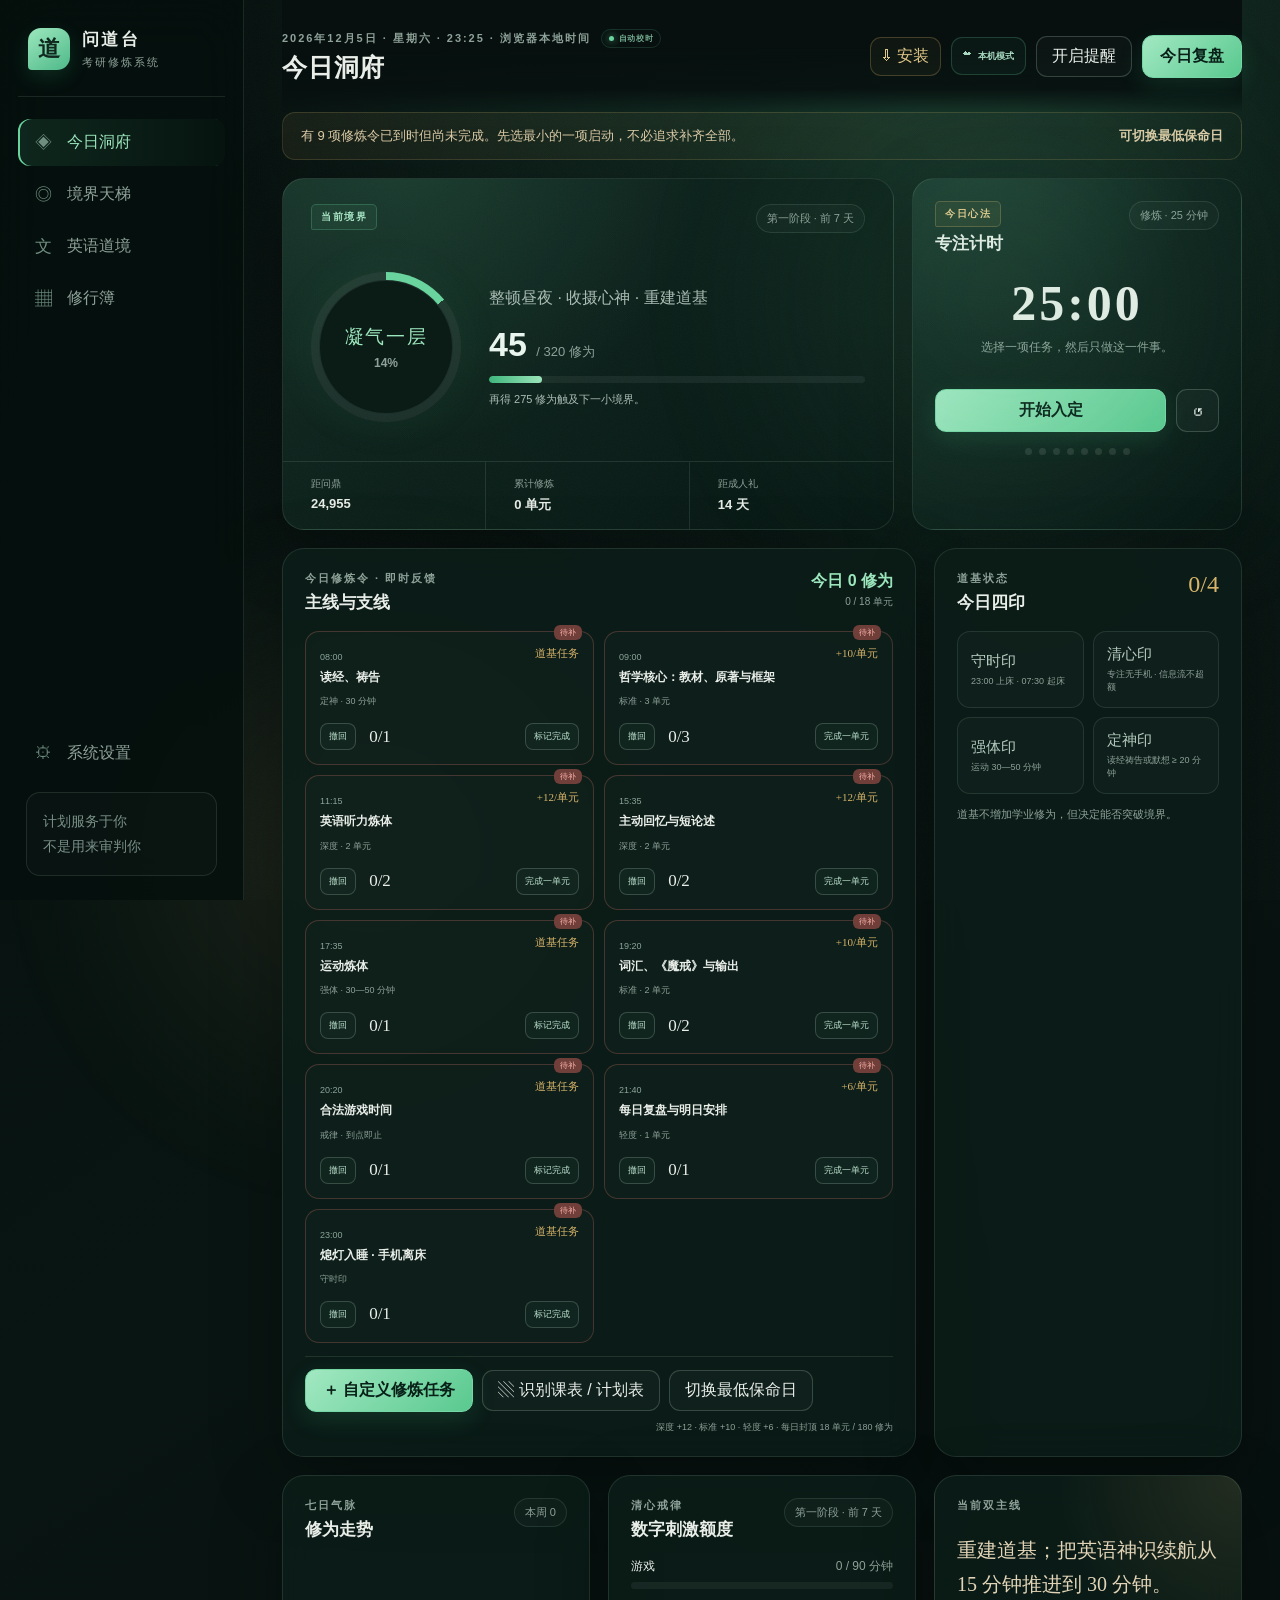
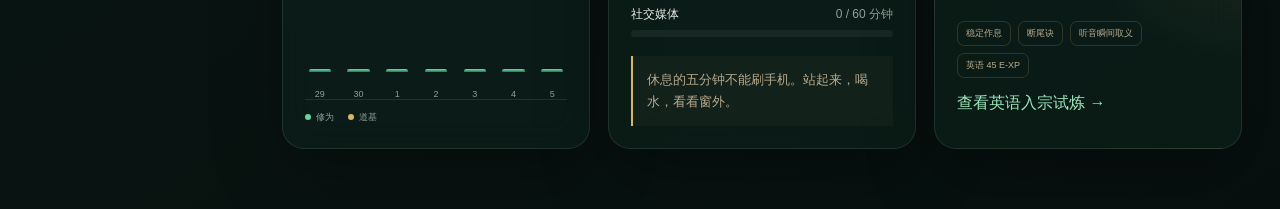
==== index.html @ 6cc9cf7d "Add files via upload" ====
<!doctype html>
<html lang="zh-CN">
<head>
  <meta charset="UTF-8" />
  <meta name="viewport" content="width=device-width, initial-scale=1.0" />
  <meta name="theme-color" content="#071613" />
  <meta name="apple-mobile-web-app-capable" content="yes" />
  <meta name="apple-mobile-web-app-status-bar-style" content="black-translucent" />
  <title>问道台 · 考研修炼系统</title>
  <link rel="manifest" href="manifest.webmanifest" />
  <link rel="icon" href="icons/icon.svg" type="image/svg+xml" />
  <link rel="apple-touch-icon" href="icons/icon-192.png" />
  <link rel="stylesheet" href="styles.css" />
</head>
<body>
  <div class="ambient ambient-one"></div>
  <div class="ambient ambient-two"></div>

  <aside class="sidebar" aria-label="主导航">
    <div class="brand">
      <div class="brand-mark">道</div>
      <div><strong>问道台</strong><span>考研修炼系统</span></div>
    </div>
    <nav id="nav">
      <button class="nav-item active" data-view="dashboard"><span>◈</span>今日洞府</button>
      <button class="nav-item" data-view="realm"><span>◎</span>境界天梯</button>
      <button class="nav-item" data-view="english"><span>文</span>英语道境</button>
      <button class="nav-item" data-view="history"><span>▦</span>修行簿</button>
    </nav>
    <div class="sidebar-bottom">
      <button class="nav-item" data-view="settings"><span>⚙</span>系统设置</button>
      <div class="motto">计划服务于你<br />不是用来审判你</div>
    </div>
  </aside>

  <main class="main-shell">
    <header class="topbar">
      <div>
        <p class="eyebrow"><span id="todayLabel"></span><span class="live-time-badge"><i></i>自动校时</span></p>
        <h1 id="pageTitle">今日洞府</h1>
      </div>
      <div class="top-actions">
        <button id="installAppBtn" class="install-app-btn" hidden aria-label="安装问道台">⇩ <span>安装</span></button>
        <button id="cloudStatusBtn" class="cloud-status-btn"><span>☁</span><b id="cloudStatusText">本机模式</b></button>
        <button id="notificationBtn" class="ghost-btn">开启提醒</button>
        <button id="openCheckin" class="primary-btn">今日复盘</button>
      </div>
    </header>

    <section id="dashboard" class="view active">
      <div id="alertStrip" class="alert-strip"></div>

      <div class="hero-grid">
        <article class="realm-card ink-card">
          <div class="realm-card-top">
            <span class="seal">当前境界</span>
            <span id="phasePill" class="phase-pill"></span>
          </div>
          <div class="realm-core">
            <div class="realm-ring" id="realmRing">
              <div><span id="realmMinor">凝气一层</span><strong id="realmPercent">0%</strong></div>
            </div>
            <div class="realm-copy">
              <p id="realmMeaning">整顿昼夜 · 收摄心神 · 重建道基</p>
              <h2><span id="currentXp">0</span> <small>/ <span id="nextXp">320</span> 修为</small></h2>
              <div class="progress-track"><i id="realmProgress"></i></div>
              <p id="nextRealmHint" class="muted"></p>
            </div>
          </div>
          <div class="realm-footer">
            <div><span>距问鼎</span><strong id="xpToSummit">25,000</strong></div>
            <div><span>累计修炼</span><strong id="totalUnits">0 单元</strong></div>
            <div><span>距成人礼</span><strong id="daysToExam">—</strong></div>
          </div>
        </article>

        <article class="focus-card ink-card">
          <div class="card-heading">
            <div><span class="seal gold">今日心法</span><h3>专注计时</h3></div>
            <span id="timerMode" class="subtle-tag">修炼 · 25 分钟</span>
          </div>
          <div class="timer" id="timerDisplay">25:00</div>
          <p id="timerTask" class="timer-task">选择一项任务，然后只做这一件事。</p>
          <div class="timer-actions">
            <button id="timerStart" class="primary-btn wide">开始入定</button>
            <button id="timerReset" class="icon-btn" aria-label="重置计时">↺</button>
          </div>
          <div class="timer-dots" id="timerDots"></div>
        </article>
      </div>

      <div class="dashboard-grid">
        <article class="tasks-card panel span-2">
          <div class="card-heading">
            <div><p class="eyebrow">今日修炼令 · 即时反馈</p><h3 id="taskHeading">主线与支线</h3></div>
            <div class="task-live-stats"><strong id="todayGeneralXp">今日 0 修为</strong><span id="taskDoneCount">0 / 18 单元</span></div>
          </div>
          <div id="taskList" class="task-list"></div>
          <div class="task-card-actions"><button id="addCustomTask" class="primary-btn">＋ 自定义修炼任务</button><button id="scanTaskChart" class="ghost-btn">▧ 识别课表 / 计划表</button><button id="applySurvival" class="ghost-btn">切换最低保命日</button><span>深度 +12 · 标准 +10 · 轻度 +6 · 每日封顶 18 单元 / 180 修为</span></div>
        </article>

        <article class="panel foundation-card">
          <div class="card-heading">
            <div><p class="eyebrow">道基状态</p><h3>今日四印</h3></div>
            <strong id="foundationScore" class="score-orb">0/4</strong>
          </div>
          <div id="foundationList" class="foundation-list"></div>
          <p class="muted small">道基不增加学业修为，但决定能否突破境界。</p>
        </article>

        <article class="panel trend-card">
          <div class="card-heading">
            <div><p class="eyebrow">七日气脉</p><h3>修为走势</h3></div>
            <span id="weekXp" class="subtle-tag">本周 0</span>
          </div>
          <div id="weekChart" class="week-chart"></div>
          <div class="legend"><span><i class="jade"></i>修为</span><span><i class="gold-dot"></i>道基</span></div>
        </article>

        <article class="panel limits-card">
          <div class="card-heading">
            <div><p class="eyebrow">清心戒律</p><h3>数字刺激额度</h3></div>
            <span id="digitalPhase" class="subtle-tag"></span>
          </div>
          <div id="limitMeters"></div>
          <blockquote>休息的五分钟不能刷手机。站起来，喝水，看看窗外。</blockquote>
        </article>

        <article class="panel main-quest-card">
          <p class="eyebrow">当前双主线</p>
          <h3>重建道基；把英语神识续航从 15 分钟推进到 30 分钟。</h3>
          <div class="quest-chips"><span>稳定作息</span><span>断尾诀</span><span>听音瞬间取义</span><span id="dashboardEnglishXp">英语 45 E-XP</span></div>
          <button class="text-btn" data-jump="english">查看英语入宗试炼 →</button>
        </article>
      </div>
    </section>

    <section id="realm" class="view">
      <div class="section-intro"><p class="eyebrow">双钥匙晋级</p><h2>境界天梯</h2><p>修为达到阈值只是第一把钥匙；真实能力试炼，是第二把钥匙。</p></div>
      <div class="realm-layout">
        <article class="panel realm-map-panel"><div id="realmMap" class="realm-map"></div></article>
        <article class="panel trial-panel">
          <p class="eyebrow">突破资格</p><h3 id="trialTitle">凝气期 · 道基试炼</h3>
          <div id="trialChecklist" class="trial-checklist"></div>
          <div id="breakthroughStatus" class="breakthrough-status"></div>
        </article>
      </div>
    </section>

    <section id="english" class="view">
      <div class="section-intro"><p class="eyebrow">耳朵追上眼睛</p><h2>英语道境</h2><p>境界看下限和稳定性，战力看最好成绩。一次峰值是“爆种”，最近五次的稳定表现才决定突破。</p></div>
      <div class="english-grid">
        <article class="english-hero ink-card">
          <div><span class="seal">正式道境</span><h2 id="englishRealm">元婴圆满</h2><p>稳定战力 IELTS 6.5 · 下一境界：化神——稳定 7.0</p></div>
          <div class="combat-stats">
            <div><span>常态上限</span><strong>7.0</strong></div>
            <div><span>听力峰值</span><strong>33<small>/40</small></strong></div>
            <div><span>峰值战力</span><strong>7.5</strong></div>
          </div>
        </article>

        <article class="panel span-2 english-xp-panel">
          <div class="card-heading"><div><p class="eyebrow">英语修为 · E-XP</p><h3>元婴圆满 → 化神</h3></div><strong id="englishXpLabel" class="score-orb">45 / 1800</strong></div>
          <div class="progress-track english-xp-track"><i id="englishXpProgress"></i></div>
          <div class="english-xp-meta"><span>常规每日上限 75 · 模考日 100</span><span>修为即时入账，突破仍需通过稳定度试炼</span></div>
          <p class="muted small">修为够但试炼没过：停留瓶颈期。试炼偶然高分但修为不足：临时爆种，不算突破。</p>
        </article>

        <article class="panel trial-result-card">
          <div class="card-heading"><div><p class="eyebrow">入宗试炼一 · 已完成</p><h3>剑桥雅思 20 · Test 1</h3></div><span class="achievement-badge">听脉初证</span></div>
          <div class="test-score"><strong>33</strong><span>/40<br />听力峰值约 7.5</span></div>
          <div class="trial-meter"><span>化神稳定度试炼</span><b>1 / 5</b></div>
          <p class="muted">语言理解已达高阶区间；稳定度、后程续航和漏听恢复尚未达标。</p>
        </article>

        <article class="panel bottleneck-card">
          <p class="eyebrow">瓶颈锁定</p><h3>神识续航不足</h3>
          <div class="endurance-line"><strong>15<small>分钟</small></strong><i></i><strong>30<small>分钟</small></strong></div>
          <ul><li>超过 15 分钟后处理速度下降</li><li>追忆上一句导致连锁漏听</li><li>声音—拼写与音节表征不稳</li><li>目标：10 秒或一道题内接回语流</li></ul>
          <blockquote><b>断尾诀</b>：漏掉一个，立即舍弃；呼气、移到下一题、预测关键词。</blockquote>
        </article>

        <article class="panel span-2 english-log-panel">
          <div class="card-heading"><div><p class="eyebrow">今日英语修炼</p><h3>完成一轮，即时计入 E-XP</h3></div><span id="todayEnglishXp" class="subtle-tag">今日 0 / 75</span></div>
          <div id="englishPracticeList" class="english-practice-list"></div>
          <div class="mock-actions"><span>雅思试炼：</span><button data-mock-xp="20">Listening Section + 纠错 · 20</button><button data-mock-xp="35">完整听力 · 35</button><button data-mock-xp="60">完整听力 + 复盘 · 60</button><button data-mock-xp="100">四科模考 + 复盘 · 100</button></div>
        </article>

        <article class="panel span-2">
          <div class="card-heading"><div><p class="eyebrow">入宗校准</p><h3>英语四试</h3></div><span id="englishTrialsDone" class="subtle-tag">1 / 4 完成</span></div>
          <div id="englishTrials" class="english-trials"></div>
        </article>

        <article class="panel english-routine">
          <p class="eyebrow">当前第一功法</p><h3>听脉四炼 · 25 分钟</h3>
          <ol><li><b>一炼 · 盲听取意</b><span>3—8 分钟材料，不开字幕，不暂停；写主题、论证与卡点。</span></li><li><b>二炼 · 文本验伤</b><span>标记 P/S/V/L/A/C/G，找出失效的处理环节。</span></li><li><b>三炼 · 听脉重铸</b><span>精炼最难的 30—90 秒，模仿重音、节奏和音节压缩。</span></li><li><b>四炼 · 言灵复现</b><span>关闭文本，用自己的英语重组并复述内容。</span></li></ol>
        </article>
        <article class="panel english-routine">
          <p class="eyebrow">每日 60 分钟听力模板</p><h3>续航、精听、拼写、输出</h3>
          <ol><li><b>20 分钟连续听</b><span>不暂停、不回放；疲劳和漏听时使用断尾诀。</span></li><li><b>20 分钟语音精听</b><span>处理认识却没听出的词、弱读、连读和音节压缩。</span></li><li><b>10 分钟听写</b><span>只练 10 个词或短语，隔 10 分钟和次日复测。</span></li><li><b>10 分钟口头复述</b><span>复述内容结构、主要论点和个人判断。</span></li></ol>
        </article>

        <article class="panel span-2 endurance-panel">
          <div class="card-heading"><div><p class="eyebrow">四周元婴炼神期</p><h3>渐进越过 15 分钟瓶颈</h3></div><span class="subtle-tag">目标不是不累，而是快速恢复</span></div>
          <div class="endurance-steps"><div><em>第一周</em><strong>18 分钟</strong><span>越过原瓶颈</span></div><div><em>第二周</em><strong>22 分钟</strong><span>走神后重新接入</span></div><div><em>第三周</em><strong>26 分钟</strong><span>接近完整听力</span></div><div><em>第四周</em><strong>30 分钟</strong><span>全程不暂停回放</span></div></div>
          <p class="muted small">每次记录首次疲劳分钟、是否连锁漏听、恢复所用秒数或题数、结束后能否复述。</p>
        </article>

        <article class="panel span-2 breakthrough-panel">
          <div class="card-heading"><div><p class="eyebrow">双钥匙突破</p><h3>元婴圆满至问鼎</h3></div><span class="subtle-tag">稳定表现 + E-XP</span></div>
          <div id="englishBreakthroughs" class="english-breakthroughs"></div>
        </article>

        <article class="panel span-2 ladder-panel"><div class="card-heading"><div><p class="eyebrow">完整道境对标</p><h3>英语境界天梯</h3></div><span class="subtle-tag">核心胜利：稳定 7.5 · 高阶冲刺：8.0</span></div><div id="englishLadder" class="english-ladder"></div></article>
      </div>
    </section>

    <section id="history" class="view">
      <div class="section-intro"><p class="eyebrow">每一日都算数</p><h2>修行簿</h2><p>今日复盘会写入这里；沉淀之后，可以追加二度复盘修正自己的判断。</p></div>
      <div class="history-summary" id="historySummary"></div>
      <article class="panel"><div id="historyList" class="history-list"></div></article>
    </section>

    <section id="settings" class="view">
      <div class="section-intro"><p class="eyebrow">系统为人服务</p><h2>修炼设置</h2><p>所有阈值都是可调的。若计划不现实，改计划，不责罚自己。</p></div>
      <div class="settings-grid">
        <article class="panel settings-form">
          <h3>基础信息</h3>
          <label>修炼者称呼<input id="settingName" type="text" /></label>
          <label>起修日期<input id="settingStart" type="date" /></label>
          <label>考研成人礼<input id="settingExam" type="date" /></label>
          <label>每日提醒时间<input id="settingReminder" type="time" /></label>
          <button id="saveSettings" class="primary-btn">保存设置</button>
        </article>
        <article class="panel">
          <h3>数据掌控</h3>
          <p class="muted">本机会始终保留可用副本；登录后自动同步到你的私人云端档案。</p>
          <div class="data-actions"><button id="exportData" class="ghost-btn">导出修行档案</button><label class="ghost-btn file-label">导入档案<input id="importData" type="file" accept="application/json" /></label><button id="resetData" class="danger-btn">清空全部记录</button></div>
        </article>
        <article class="panel span-2 cloud-settings-card">
          <div><p class="eyebrow">跨端修行</p><h3>手机与电脑共用一份进度</h3><p id="cloudSettingsStatus" class="muted">当前为本机模式。连接账号后，任务、修为和复盘会自动同步。</p></div>
          <div class="cloud-settings-actions"><button id="openCloudSettings" class="primary-btn">连接云端账号</button><button id="manualCloudSync" class="ghost-btn" hidden>立即同步</button></div>
        </article>
        <article class="panel span-2 principles">
          <h3>三条不变的宗门戒律</h3>
          <div><span>一</span><p><b>以真实能力增长为准</b>不为刷修为而学习。</p></div>
          <div><span>二</span><p><b>计划服务于你</b>完不成时先诊断任务、环境与恢复。</p></div>
          <div><span>三</span><p><b>可以降级执行</b>但不因一天失控就彻底弃疗。</p></div>
        </article>
      </div>
    </section>
  </main>

  <div id="toast" class="toast" role="status"></div>

  <dialog id="checkinDialog" class="checkin-dialog">
    <form method="dialog" id="checkinForm">
      <div class="dialog-head"><div><p class="eyebrow">今日复盘与反思</p><h2>向自己说真话</h2></div><button value="cancel" class="close-btn" aria-label="关闭">×</button></div>
      <div class="form-grid">
        <fieldset><legend>睡眠与身心</legend><label>上床时间<input name="bedTime" type="time" value="23:00" /></label><label>起床时间<input name="wakeTime" type="time" value="07:30" /></label><label>今日能量（1—10）<input name="energy" type="number" min="1" max="10" value="6" /></label><label class="full">今日最大心魔<textarea name="challenge" placeholder="是什么让启动变得困难？"></textarea></label></fieldset>
        <fieldset><legend>学习反思</legend><label class="full">今日真正的能力增长<textarea name="growth" placeholder="今天具体学会、理解或纠正了什么？"></textarea></label><label class="full">值得保留的做法<textarea name="worked" placeholder="什么方法、环境或安排有效？"></textarea></label><label class="full">明日唯一重点<textarea name="tomorrow" placeholder="明天最重要的一件事是什么？"></textarea></label></fieldset>
        <fieldset><legend>道基与数字戒律</legend><label>运动分钟<input name="exerciseMinutes" type="number" min="0" value="0" /></label><label>读经祷告分钟<input name="prayerMinutes" type="number" min="0" value="0" /></label><label>社交媒体分钟<input name="socialMinutes" type="number" min="0" value="0" /></label><label>游戏分钟<input name="gameMinutes" type="number" min="0" value="0" /></label><label class="check full"><input name="phoneAway" type="checkbox" />专注期间手机不在手边</label><label class="check full"><input name="survivalMode" type="checkbox" />今日执行最低保命令</label></fieldset>
      </div>
      <div id="checkinPreview" class="checkin-preview"></div>
      <div class="dialog-actions"><button value="cancel" class="ghost-btn">稍后再写</button><button id="saveCheckin" value="default" class="primary-btn">写入修行簿</button></div>
    </form>
  </dialog>

  <dialog id="customTaskDialog" class="checkin-dialog compact-dialog">
    <form method="dialog" id="customTaskForm">
      <div class="dialog-head"><div><p class="eyebrow">自定义修炼</p><h2>添加今日任务</h2></div><button value="cancel" class="close-btn" aria-label="关闭">×</button></div>
      <div class="custom-task-form">
        <label>任务名称<input name="name" type="text" required placeholder="例如：康德《纯粹理性批判》精读" /></label>
        <label>修炼类型<select name="type"><option value="deep">深度 · 12修为/单元</option><option value="standard" selected>标准 · 10修为/单元</option><option value="light">轻度 · 6修为/单元</option><option value="foundation">道基任务 · 不增加修为</option></select></label>
        <label>目标单元<input name="target" type="number" min="1" max="18" value="1" /></label>
        <label>开始时间<input name="time" type="time" /></label>
      </div>
      <div class="dialog-actions"><button value="cancel" class="ghost-btn">取消</button><button id="saveCustomTask" value="default" class="primary-btn">加入今日修炼令</button></div>
    </form>
  </dialog>

  <dialog id="secondReviewDialog" class="checkin-dialog compact-dialog">
    <form method="dialog" id="secondReviewForm">
      <div class="dialog-head"><div><p class="eyebrow">二度复盘</p><h2 id="secondReviewTitle">重新审视这一天</h2></div><button value="cancel" class="close-btn" aria-label="关闭">×</button></div>
      <input id="secondReviewDate" type="hidden" />
      <label class="second-review-field">沉淀后的新判断<textarea id="secondReviewText" placeholder="哪些判断需要修正？真正的瓶颈是什么？下一次如何做得更好？"></textarea></label>
      <div class="dialog-actions"><button value="cancel" class="ghost-btn">取消</button><button id="saveSecondReview" value="default" class="primary-btn">保存二度复盘</button></div>
    </form>
  </dialog>

  <dialog id="scheduleImportDialog" class="checkin-dialog schedule-import-dialog">
    <form method="dialog" id="scheduleImportForm">
      <div class="dialog-head"><div><p class="eyebrow">图表布令</p><h2>从课表或计划表生成任务</h2></div><button value="cancel" class="close-btn" aria-label="关闭">×</button></div>
      <p class="privacy-note">图片只在当前设备识别，不上传、不写入修行档案。首次识别需要联网下载中文识别模型。</p>
      <div class="schedule-upload-grid">
        <label class="schedule-drop-zone" id="scheduleDropZone">
          <input id="scheduleImageInput" type="file" accept="image/*" capture="environment" />
          <span>拍照或选择图片</span><small>支持课表截图、手写清单照片和计划表</small>
          <img id="scheduleImagePreview" alt="待识别图表预览" hidden />
        </label>
        <div class="ocr-workbench">
          <div class="ocr-progress"><span id="ocrStatus">等待选择图片</span><strong id="ocrPercent">0%</strong></div>
          <div class="meter"><i id="ocrProgressBar" style="width:0%"></i></div>
          <label>识别文字（可手动修正）<textarea id="ocrRawText" placeholder="识别结果会出现在这里；也可以直接粘贴课表文字。"></textarea></label>
          <div class="ocr-actions"><button id="recognizeSchedule" type="button" class="primary-btn" disabled>开始识别</button><button id="parseScheduleText" type="button" class="ghost-btn">按文字生成任务</button></div>
        </div>
      </div>
      <div class="schedule-candidates-head"><div><h3>任务预览</h3><p class="muted">识别后仍可逐项修改，确认后才会加入今日修炼令。</p></div><span id="scheduleCandidateCount" class="subtle-tag">0 项</span></div>
      <div id="scheduleCandidates" class="schedule-candidates"><p class="muted empty-candidates">尚未生成任务。</p></div>
      <div class="dialog-actions"><button value="cancel" class="ghost-btn">取消</button><button id="importScheduleTasks" value="default" class="primary-btn" disabled>导入选中任务</button></div>
    </form>
  </dialog>

  <dialog id="cloudDialog" class="checkin-dialog compact-dialog">
    <form method="dialog" id="cloudForm">
      <div class="dialog-head"><div><p class="eyebrow">云端洞府</p><h2>跨设备同步修行档案</h2></div><button value="cancel" class="close-btn" aria-label="关闭">×</button></div>
      <div id="cloudUnavailable" class="cloud-unavailable" hidden>云端服务尚未完成发布配置，本机数据仍会正常保存。</div>
      <div id="cloudLoggedOut" class="cloud-auth-fields">
        <label>邮箱<input id="cloudEmail" type="email" autocomplete="email" placeholder="name@example.com" /></label>
        <label>密码<input id="cloudPassword" type="password" minlength="8" autocomplete="current-password" placeholder="至少 8 位" /></label>
        <p class="muted">首次使用请选择“注册”。若启用了邮箱确认，请在邮件中完成确认后再登录。</p>
        <div class="cloud-auth-actions"><button id="cloudSignIn" type="button" class="primary-btn">登录并同步</button><button id="cloudSignUp" type="button" class="ghost-btn">注册账号</button></div>
      </div>
      <div id="cloudLoggedIn" class="cloud-account" hidden>
        <div><span>当前账号</span><strong id="cloudAccountEmail">—</strong></div>
        <p id="cloudLastSync" class="muted">等待同步</p>
        <div class="cloud-auth-actions"><button id="cloudSyncNow" type="button" class="primary-btn">立即同步</button><button id="cloudSignOut" type="button" class="ghost-btn">退出账号</button></div>
      </div>
      <p id="cloudDialogStatus" class="checkin-preview">本地优先：断网时照常使用，联网后自动同步。</p>
    </form>
  </dialog>

  <script src="cloud-config.js"></script>
  <script src="cloud-sync.js"></script>
  <script src="vendor/tesseract.min.js"></script>
  <script src="app.js"></script>
</body>
</html>
---- styles.css ----
:root {
  --bg: #07100f;
  --bg-soft: #0b1916;
  --panel: rgba(12, 29, 25, .88);
  --panel-2: rgba(17, 39, 33, .8);
  --line: rgba(174, 212, 191, .13);
  --line-strong: rgba(194, 224, 203, .22);
  --text: #e9eee9;
  --muted: #8ea299;
  --jade: #6ad49f;
  --jade-bright: #9ce7bd;
  --jade-dark: #1b7e5c;
  --gold: #d7b46a;
  --danger: #d7776e;
  --shadow: 0 22px 70px rgba(0, 0, 0, .3);
  --radius: 22px;
  font-family: Inter, "Noto Sans SC", "PingFang SC", "Microsoft YaHei", sans-serif;
  color: var(--text);
  background: var(--bg);
}
* { box-sizing: border-box; }
html { scroll-behavior: smooth; }
body { margin: 0; min-height: 100vh; background: radial-gradient(circle at 72% 0%, #143126 0, transparent 34%), linear-gradient(145deg, #06100e, #091512 52%, #07100f); }
body::before { content: ""; position: fixed; inset: 0; pointer-events: none; opacity: .035; background-image: url("data:image/svg+xml,%3Csvg xmlns='http://www.w3.org/2000/svg' width='120' height='120' viewBox='0 0 120 120'%3E%3Cfilter id='n'%3E%3CfeTurbulence type='fractalNoise' baseFrequency='.72' numOctaves='3' stitchTiles='stitch'/%3E%3C/filter%3E%3Crect width='100%25' height='100%25' filter='url(%23n)' opacity='.8'/%3E%3C/svg%3E"); }
button, input, textarea { font: inherit; }
button { color: inherit; }
button:focus-visible, input:focus-visible, textarea:focus-visible { outline: 2px solid var(--jade); outline-offset: 2px; }
.ambient { position: fixed; width: 420px; height: 420px; border-radius: 50%; filter: blur(100px); opacity: .09; pointer-events: none; }
.ambient-one { background: var(--jade); right: 5%; top: 10%; }
.ambient-two { background: var(--gold); left: 12%; bottom: -160px; }
.sidebar { position: fixed; z-index: 20; inset: 0 auto 0 0; width: 244px; padding: 28px 18px 24px; background: rgba(5, 15, 13, .88); border-right: 1px solid var(--line); backdrop-filter: blur(24px); display: flex; flex-direction: column; }
.brand { display: flex; align-items: center; gap: 12px; padding: 0 10px 26px; border-bottom: 1px solid var(--line); }
.brand-mark { width: 42px; height: 42px; display: grid; place-items: center; color: #10281f; font: 700 22px "STKaiti", serif; background: linear-gradient(145deg, var(--jade-bright), #4eb989); border-radius: 13px 13px 13px 4px; box-shadow: 0 7px 20px rgba(70, 198, 139, .16); }
.brand strong, .brand span { display: block; }.brand strong { font-size: 17px; letter-spacing: .14em; }.brand span { color: var(--muted); font-size: 11px; margin-top: 4px; letter-spacing: .18em; }
nav { padding-top: 22px; display: grid; gap: 5px; }
.nav-item { width: 100%; border: 0; background: transparent; color: var(--muted); padding: 12px 13px; text-align: left; border-radius: 12px; cursor: pointer; display: flex; align-items: center; gap: 12px; transition: .2s ease; }
.nav-item span { width: 24px; color: #6f8e80; font-family: Georgia, serif; font-size: 17px; text-align: center; }
.nav-item:hover { color: var(--text); background: rgba(255,255,255,.035); }.nav-item.active { color: var(--jade-bright); background: linear-gradient(90deg, rgba(85, 203, 143, .13), rgba(85, 203, 143, .025)); box-shadow: inset 2px 0 var(--jade); }
.sidebar-bottom { margin-top: auto; }.motto { margin: 16px 8px 0; padding: 16px; color: #789087; font: 14px/1.8 "STKaiti", "KaiTi", serif; border: 1px solid var(--line); border-radius: 14px; background: rgba(255,255,255,.018); }
.main-shell { margin-left: 244px; padding: 0 38px 60px; max-width: 1700px; }
.topbar { height: 112px; display: flex; align-items: center; justify-content: space-between; position: sticky; top: 0; z-index: 12; background: linear-gradient(var(--bg) 38%, rgba(7,16,15,.88) 80%, transparent); backdrop-filter: blur(8px); }
.topbar h1 { margin: 3px 0 0; font-size: 25px; letter-spacing: .03em; }.eyebrow { margin: 0; color: var(--muted); text-transform: uppercase; font-size: 11px; font-weight: 700; letter-spacing: .18em; }
.live-time-badge { display:inline-flex;align-items:center;gap:5px;margin-left:10px;padding:3px 7px;border:1px solid rgba(106,212,159,.16);border-radius:99px;color:#75ac91;font-size:8px;letter-spacing:.08em;vertical-align:1px; }.live-time-badge i { width:5px;height:5px;border-radius:50%;background:var(--jade);box-shadow:0 0 8px var(--jade);animation:livePulse 2s infinite; }@keyframes livePulse{50%{opacity:.35}}
.top-actions, .timer-actions, .dialog-actions, .data-actions { display: flex; gap: 10px; align-items: center; }
.primary-btn, .ghost-btn, .danger-btn, .icon-btn, .text-btn { border-radius: 11px; cursor: pointer; transition: .2s ease; }
.primary-btn { border: 1px solid #75d7a6; color: #082018; background: linear-gradient(135deg, #a2e8c2, #59c98f); padding: 10px 17px; font-weight: 750; box-shadow: 0 8px 24px rgba(73, 204, 139, .14); }.primary-btn:hover { transform: translateY(-1px); box-shadow: 0 11px 26px rgba(73, 204, 139, .22); }
.ghost-btn { border: 1px solid var(--line-strong); background: rgba(255,255,255,.025); padding: 9px 15px; }.ghost-btn:hover { border-color: rgba(108,213,159,.45); background: rgba(108,213,159,.05); }
.danger-btn { border: 1px solid rgba(215,119,110,.35); color: #e79b94; background: rgba(215,119,110,.07); padding: 9px 15px; }
.text-btn { padding: 8px 0; border: 0; background: transparent; color: var(--jade-bright); }.text-btn:hover { color: white; }
.icon-btn { width: 43px; height: 43px; border: 1px solid var(--line-strong); background: rgba(255,255,255,.03); font-size: 20px; }.wide { flex: 1; }
.view { display: none; animation: rise .32s ease; }.view.active { display: block; }@keyframes rise { from { opacity: 0; transform: translateY(7px); } }
.alert-strip { min-height: 48px; margin-bottom: 18px; display: flex; align-items: center; justify-content: space-between; gap: 16px; padding: 12px 18px; border: 1px solid rgba(215,180,106,.18); background: linear-gradient(90deg, rgba(215,180,106,.075), rgba(215,180,106,.015)); border-radius: 13px; color: #decda8; font-size: 13px; }.alert-strip.good { border-color: rgba(106,212,159,.18); background: rgba(106,212,159,.05); color: var(--jade-bright); }
.hero-grid { display: grid; grid-template-columns: minmax(0,1.7fr) minmax(330px,.7fr); gap: 18px; }
.ink-card, .panel { border: 1px solid var(--line); box-shadow: var(--shadow); border-radius: var(--radius); overflow: hidden; }
.ink-card { background: radial-gradient(circle at 20% -10%, rgba(111, 209, 161, .13), transparent 48%), linear-gradient(135deg, rgba(18,43,35,.96), rgba(8,23,19,.94)); }
.panel { background: var(--panel); padding: 22px; backdrop-filter: blur(18px); }
.realm-card { padding: 25px 28px 0; }.realm-card-top, .card-heading { display: flex; align-items: flex-start; justify-content: space-between; gap: 16px; }
.seal { display: inline-flex; align-items: center; padding: 5px 9px; border-radius: 5px 5px 5px 2px; color: #a8e6c6; border: 1px solid rgba(106,212,159,.25); background: rgba(106,212,159,.07); font-size: 10px; font-weight: 800; letter-spacing: .16em; }.seal.gold { color: #e4c88e; border-color: rgba(215,180,106,.28); background: rgba(215,180,106,.07); }
.phase-pill, .subtle-tag { color: var(--muted); border: 1px solid var(--line); background: rgba(255,255,255,.025); border-radius: 99px; padding: 6px 10px; font-size: 11px; white-space: nowrap; }
.realm-core { min-height: 228px; display: flex; align-items: center; gap: 28px; }
.realm-ring { width: 150px; height: 150px; flex: 0 0 auto; border-radius: 50%; display: grid; place-items: center; position: relative; background: conic-gradient(var(--jade) var(--ring, 0%), rgba(255,255,255,.06) 0); box-shadow: 0 0 45px rgba(63,175,120,.08); }.realm-ring::before { content:""; position: absolute; inset: 8px; border-radius: 50%; background: #0b1c17; border: 1px solid rgba(181,226,203,.1); }.realm-ring div { position: relative; z-index: 1; text-align: center; }.realm-ring span, .realm-ring strong { display: block; }.realm-ring span { color: var(--jade-bright); font: 19px "STKaiti", "KaiTi", serif; letter-spacing: .08em; }.realm-ring strong { margin-top: 6px; color: var(--muted); font-size: 12px; }
.realm-copy { flex: 1; }.realm-copy p { color: #aabdb4; margin: 0 0 16px; }.realm-copy h2 { font-size: 34px; margin: 0 0 12px; color: #e9f6ef; }.realm-copy h2 small { color: var(--muted); font-size: 13px; font-weight: 500; }.progress-track { height: 7px; border-radius: 99px; background: rgba(255,255,255,.06); overflow: hidden; }.progress-track i { display: block; width: 0; height: 100%; background: linear-gradient(90deg, #3eb67c, #9be5ba); border-radius: inherit; transition: width .5s ease; }.realm-copy .muted { margin: 9px 0 0; font-size: 11px; }
.realm-footer { margin: 0 -28px; border-top: 1px solid var(--line); display: grid; grid-template-columns: repeat(3,1fr); }.realm-footer div { padding: 15px 28px; border-right: 1px solid var(--line); }.realm-footer div:last-child { border: 0; }.realm-footer span, .realm-footer strong { display:block; }.realm-footer span { color:var(--muted); font-size:10px; margin-bottom:5px; }.realm-footer strong { font-size:13px; }
.focus-card { padding: 22px; }.card-heading h3 { margin: 5px 0 0; font-size: 17px; }.timer { margin: 21px 0 8px; font: 600 50px/1.1 Georgia, serif; text-align: center; letter-spacing: .06em; }.timer-task { min-height: 36px; margin: 0 0 14px; color: var(--muted); font-size: 12px; text-align: center; }.timer-dots { display: flex; justify-content: center; gap: 7px; margin-top: 16px; }.timer-dots i { width: 7px; height:7px; border-radius:50%; background: rgba(255,255,255,.1); }.timer-dots i.done { background:var(--jade); box-shadow:0 0 8px var(--jade); }
.dashboard-grid { display:grid; grid-template-columns: repeat(3,minmax(0,1fr)); gap:18px; margin-top:18px; }.span-2 { grid-column: span 2; }
.task-progress,.task-live-stats { text-align:right; }.task-progress strong,.task-progress span,.task-live-stats strong,.task-live-stats span { display:block; }.task-progress strong,.task-live-stats strong { color:var(--jade-bright); }.task-progress span,.task-live-stats span { color:var(--muted);font-size:10px;margin-top:3px; }
.task-list { margin:17px 0 13px;display:grid;grid-template-columns:repeat(2,minmax(0,1fr));gap:10px; }.task-practice-item { position:relative;padding:14px;border:1px solid var(--line);border-radius:14px;background:rgba(255,255,255,.016);transition:.2s; }.task-practice-item:hover { border-color:rgba(106,212,159,.27); }.task-practice-item.done { border-color:rgba(106,212,159,.22);background:rgba(106,212,159,.045); }.task-practice-item.overdue:not(.done) { border-color:rgba(215,119,110,.27); }.task-practice-item.overdue:not(.done)::before { content:"待补";position:absolute;right:11px;top:-7px;padding:2px 6px;border-radius:6px;background:#713f3a;color:#ffb4ad;font-size:8px; }.task-practice-item header { display:flex;align-items:flex-start;justify-content:space-between;gap:12px; }.task-practice-item header div { min-width:0; }.task-practice-item header b { display:block;margin-top:5px;font-size:12px;line-height:1.45; }.task-practice-item header em { flex:0 0 auto;color:var(--gold);font:11px Georgia,serif; }.task-practice-item p { min-height:16px;margin:9px 0 12px;color:var(--muted);font-size:9px;line-height:1.5; }.task-time { color:#8ca69a;font-size:9px; }.task-practice-controls { display:flex;align-items:center;gap:7px; }.task-practice-controls button { border:1px solid var(--line-strong);border-radius:8px;background:rgba(106,212,159,.035);color:#bce1cf;padding:6px 8px;cursor:pointer;font-size:9px; }.task-practice-controls button:hover { border-color:rgba(106,212,159,.4); }.task-practice-controls span { min-width:34px;text-align:center;font:17px Georgia,serif; }.task-practice-controls button:nth-of-type(2) { margin-left:auto; }.task-practice-controls .delete-task { color:#d99a94;border-color:rgba(215,119,110,.2);background:rgba(215,119,110,.035); }.task-card-actions { display:flex;align-items:center;flex-wrap:wrap;gap:9px;padding-top:12px;border-top:1px solid var(--line); }.task-card-actions>span { margin-left:auto;color:var(--muted);font-size:9px; }
.foundation-list { display:grid;grid-template-columns:repeat(2,1fr);gap:9px;margin:17px 0 13px; }.foundation-seal { cursor:pointer;border:1px solid var(--line);border-radius:13px;background:rgba(255,255,255,.018);padding:13px;text-align:left; }.foundation-seal:hover { border-color:rgba(106,212,159,.25); }.foundation-seal.done { background:rgba(106,212,159,.07);border-color:rgba(106,212,159,.22); }.foundation-seal b { display:block;font:15px "STKaiti",serif;color:#b4cabe; }.foundation-seal.done b { color:var(--jade-bright); }.foundation-seal span { display:block;color:var(--muted);font-size:9px;margin-top:4px; }.score-orb { color:var(--gold);font:24px Georgia,serif; }.small { font-size:11px; }
.week-chart { height:142px;display:flex;align-items:flex-end;gap:9px;margin-top:17px;padding-top:13px;border-bottom:1px solid var(--line); }.day-bar { flex:1;height:100%;display:flex;flex-direction:column;justify-content:flex-end;align-items:center;gap:6px;position:relative; }.day-bar .bar { width:min(28px,75%);min-height:2px;background:linear-gradient(#73dbac,#227958);border-radius:6px 6px 2px 2px; }.day-bar .dao-dots { height:5px;display:flex;gap:2px; }.dao-dots i { width:3px;height:3px;border-radius:50%;background:var(--gold); }.day-bar label { color:var(--muted);font-size:9px; }.legend { display:flex;gap:14px;margin-top:11px;color:var(--muted);font-size:9px; }.legend i { display:inline-block;width:6px;height:6px;border-radius:50%;margin-right:5px; }.jade{background:var(--jade)}.gold-dot{background:var(--gold)}
.limit-meter { margin:17px 0; }.limit-row { display:flex;align-items:center;justify-content:space-between;font-size:12px;margin-bottom:7px; }.limit-row span:last-child { color:var(--muted); }.meter { height:7px;background:rgba(255,255,255,.055);border-radius:99px;overflow:hidden; }.meter i { display:block;height:100%;background:linear-gradient(90deg,#4bbd83,#9cdbb9);border-radius:inherit; }.meter i.warning { background:linear-gradient(90deg,#ba8d4a,#e1bc72); }.meter i.over { background:linear-gradient(90deg,#a84c46,#e0776e); }.limits-card blockquote { margin:19px 0 0;padding:13px 14px;border-left:2px solid var(--gold);background:rgba(215,180,106,.035);color:#b7aa8e;font:13px/1.7 "STKaiti",serif; }
.main-quest-card { background:radial-gradient(circle at 100% 0,rgba(215,180,106,.12),transparent 45%),var(--panel); }.main-quest-card h3 { max-width:650px;font:20px/1.7 "STKaiti",serif;color:#e1d4b7; }.quest-chips { display:flex;flex-wrap:wrap;gap:7px;margin:16px 0 7px; }.quest-chips span { padding:5px 8px;border:1px solid rgba(215,180,106,.18);border-radius:7px;color:#b9ab8e;font-size:9px; }
.section-intro { padding:24px 0 25px; }.section-intro h2 { margin:7px 0 9px;font:32px "STKaiti",serif;letter-spacing:.08em; }.section-intro>p:last-child { max-width:720px;color:var(--muted);line-height:1.7;font-size:13px; }
.realm-layout,.english-grid,.settings-grid { display:grid;grid-template-columns:repeat(2,minmax(0,1fr));gap:18px; }
.realm-layout { grid-template-columns:minmax(0,1.45fr) minmax(300px,.55fr); }.realm-map { display:flex;align-items:flex-start;gap:0;overflow-x:auto;padding:16px 3px 23px; }.realm-node { min-width:92px;text-align:center;position:relative;padding-top:28px; }.realm-node::before { content:"";position:absolute;top:10px;left:0;right:0;height:1px;background:var(--line-strong); }.realm-node:first-child::before { left:50%; }.realm-node:last-child::before { right:50%; }.realm-dot { width:20px;height:20px;position:absolute;z-index:1;top:0;left:calc(50% - 10px);border-radius:50%;background:#10251e;border:4px solid #385c4c;box-shadow:0 0 0 3px #0a1713; }.realm-node.reached .realm-dot { border-color:var(--jade);box-shadow:0 0 12px rgba(106,212,159,.4),0 0 0 3px #0a1713; }.realm-node.current .realm-dot { background:var(--gold);border-color:#eed18e; }.realm-node b { display:block;font:15px "STKaiti",serif; }.realm-node small { color:var(--muted);font-size:8px; }.realm-sublevels { display:flex;flex-wrap:wrap;justify-content:center;gap:3px;margin-top:8px; }.realm-sublevels i { width:5px;height:5px;border-radius:50%;background:#29483b; }.realm-sublevels i.on { background:var(--jade); }
.trial-checklist { display:grid;gap:9px;margin:18px 0; }.trial-item { display:flex;align-items:flex-start;gap:10px;padding:11px;border:1px solid var(--line);border-radius:11px;cursor:pointer; }.trial-item input { accent-color:var(--jade-dark); }.trial-item span { color:#b9c8c0;font-size:11px;line-height:1.55; }.breakthrough-status { margin-top:15px;padding:14px;border-radius:12px;background:rgba(215,180,106,.05);color:#d6bd86;font-size:12px;line-height:1.6; }
.english-hero { grid-column:span 2;padding:27px;display:flex;align-items:center;justify-content:space-between;gap:30px; }.english-hero h2 { margin:12px 0 5px;font:34px "STKaiti",serif;color:var(--jade-bright); }.english-hero p { color:var(--muted); }.combat-stats { display:grid;grid-template-columns:repeat(3,100px);border:1px solid var(--line);border-radius:16px;overflow:hidden;background:rgba(0,0,0,.12); }.combat-stats div { padding:15px;text-align:center;border-right:1px solid var(--line); }.combat-stats div:last-child{border:0}.combat-stats span,.combat-stats strong{display:block}.combat-stats span{color:var(--muted);font-size:8px}.combat-stats strong{margin-top:7px;font:25px Georgia,serif;color:var(--gold)}.combat-stats small{font-size:10px;color:var(--muted)}
.english-xp-panel { background:radial-gradient(circle at 100% 0,rgba(106,212,159,.08),transparent 35%),var(--panel); }.english-xp-track{margin-top:19px;height:10px}.english-xp-meta{display:flex;justify-content:space-between;gap:12px;margin:11px 0 14px;color:#92aa9e;font-size:9px}.trial-result-card{background:radial-gradient(circle at 100% 0,rgba(215,180,106,.09),transparent 45%),var(--panel)}.achievement-badge{padding:5px 9px;border:1px solid rgba(215,180,106,.28);border-radius:7px;color:#e0bd76;background:rgba(215,180,106,.06);font-size:9px}.test-score{display:flex;align-items:center;gap:13px;margin:23px 0}.test-score strong{font:62px/.9 Georgia,serif;color:var(--jade-bright)}.test-score span{color:var(--muted);font-size:10px;line-height:1.5}.trial-meter{display:flex;justify-content:space-between;padding:12px;border:1px solid var(--line);border-radius:11px;background:rgba(255,255,255,.018);font-size:11px}.trial-meter b{color:var(--gold)}
.bottleneck-card h3{font:24px "STKaiti",serif;color:#e3c98f}.bottleneck-card ul{padding-left:17px;color:var(--muted);font-size:10px;line-height:1.8}.bottleneck-card blockquote{margin:14px 0 0;padding:12px;border-left:2px solid var(--gold);background:rgba(215,180,106,.04);color:#bcad90;font:12px/1.6 "STKaiti",serif}.endurance-line{display:flex;align-items:center;gap:12px;margin:17px 0}.endurance-line strong{font:25px Georgia,serif;color:var(--jade-bright)}.endurance-line small{font:9px sans-serif;color:var(--muted);margin-left:2px}.endurance-line i{height:1px;flex:1;background:linear-gradient(90deg,var(--jade-dark),var(--gold));position:relative}.endurance-line i::after{content:"";position:absolute;right:0;top:-3px;border-left:7px solid var(--gold);border-top:3px solid transparent;border-bottom:3px solid transparent}
.english-practice-list{display:grid;grid-template-columns:repeat(5,1fr);gap:10px;margin:18px 0}.practice-xp-item{padding:14px;border:1px solid var(--line);border-radius:14px;background:rgba(255,255,255,.016)}.practice-xp-item header{display:flex;justify-content:space-between;gap:6px}.practice-xp-item b{font-size:11px}.practice-xp-item em{font:11px Georgia,serif;color:var(--gold)}.practice-xp-item p{min-height:40px;color:var(--muted);font-size:8px;line-height:1.5}.practice-xp-controls{display:flex;align-items:center;justify-content:space-between}.practice-xp-controls button,.mock-actions button{border:1px solid var(--line-strong);border-radius:8px;background:rgba(106,212,159,.035);color:#bce1cf;padding:6px 8px;cursor:pointer;font-size:9px}.practice-xp-controls button:hover,.mock-actions button:hover{border-color:rgba(106,212,159,.4)}.practice-xp-controls span{font:18px Georgia,serif}.mock-actions{display:flex;flex-wrap:wrap;align-items:center;gap:7px;padding-top:13px;border-top:1px solid var(--line);color:var(--muted);font-size:9px}
.english-trials { display:grid;grid-template-columns:repeat(4,1fr);gap:10px;margin-top:18px; }.english-trial { position:relative;padding:17px 13px;border:1px solid var(--line);border-radius:14px;cursor:pointer;background:rgba(255,255,255,.018); }.english-trial.done { border-color:rgba(106,212,159,.3);background:rgba(106,212,159,.055); }.english-trial em { color:var(--gold);font:12px Georgia,serif; }.english-trial b { display:block;margin:8px 0;font-size:12px; }.english-trial span { color:var(--muted);font-size:9px;line-height:1.5; }.english-routine ol { padding:0;list-style:none;margin:18px 0 0;display:grid;gap:14px; }.english-routine li { display:grid;grid-template-columns:145px 1fr;gap:12px;padding-top:13px;border-top:1px solid var(--line); }.english-routine li b { font-size:11px;color:#cde2d7; }.english-routine li span { color:var(--muted);font-size:10px;line-height:1.55; }
.error-code-grid{display:grid;grid-template-columns:repeat(7,1fr);gap:8px;margin-top:18px}.error-code-grid div{padding:13px 9px;border:1px solid var(--line);border-radius:12px;text-align:center;background:rgba(255,255,255,.015)}.error-code-grid b,.error-code-grid span{display:block}.error-code-grid b{font:22px Georgia,serif;color:var(--gold)}.error-code-grid span{min-height:28px;margin-top:7px;color:var(--muted);font-size:8px;line-height:1.45}
.listening-metrics-form{display:grid;grid-template-columns:2fr repeat(6,1fr);gap:9px;margin-top:18px}.listening-metrics-form label{display:grid;gap:6px;color:var(--muted);font-size:8px}.listening-metrics-form input{min-width:0;color:var(--text);background:rgba(0,0,0,.14);border:1px solid var(--line);border-radius:9px;padding:9px}.listening-metrics-form .metric-check{display:flex;align-items:center;gap:7px;grid-column:span 2;padding:9px;border:1px solid var(--line);border-radius:9px}.listening-metrics-form .metric-check input{accent-color:var(--jade);padding:0}.anti-farm-card ul{padding-left:17px;color:var(--muted);font-size:10px;line-height:1.85}.phonetic-template{display:grid;grid-template-columns:repeat(3,1fr);gap:7px;margin:17px 0}.phonetic-template span{padding:9px;border:1px solid var(--line);border-radius:8px;color:#aebfb6;background:rgba(255,255,255,.014);font-size:8px;text-align:center}
.endurance-steps{display:grid;grid-template-columns:repeat(4,1fr);gap:10px;margin:18px 0}.endurance-steps div{position:relative;padding:16px;border:1px solid var(--line);border-radius:14px;background:linear-gradient(135deg,rgba(106,212,159,.045),transparent)}.endurance-steps em,.endurance-steps strong,.endurance-steps span{display:block}.endurance-steps em{color:var(--gold);font-size:9px}.endurance-steps strong{margin:8px 0;font:22px Georgia,serif}.endurance-steps span{color:var(--muted);font-size:9px}.english-week-plan{display:grid;grid-template-columns:repeat(7,1fr);gap:7px;margin-top:18px}.week-plan-day{padding:13px 10px;border:1px solid var(--line);border-radius:12px;background:rgba(255,255,255,.014)}.week-plan-day.today{border-color:rgba(106,212,159,.35);background:rgba(106,212,159,.06)}.week-plan-day em,.week-plan-day b,.week-plan-day span{display:block}.week-plan-day em{color:var(--gold);font-size:9px}.week-plan-day b{margin:7px 0;font-size:10px}.week-plan-day span{color:var(--muted);font-size:8px;line-height:1.55}.english-breakthroughs{display:grid;grid-template-columns:repeat(3,1fr);gap:10px;margin-top:18px}.breakthrough-level{padding:17px;border:1px solid var(--line);border-radius:14px;background:rgba(255,255,255,.014)}.breakthrough-level.current{border-color:rgba(215,180,106,.28);background:rgba(215,180,106,.045)}.breakthrough-level header{display:flex;justify-content:space-between;align-items:center}.breakthrough-level h4{margin:0;font:18px "STKaiti",serif}.breakthrough-level header span{color:var(--gold);font:12px Georgia,serif}.breakthrough-level ul{padding-left:16px;color:var(--muted);font-size:8px;line-height:1.65}.english-ladder { display:flex;overflow-x:auto;padding:20px 2px 5px;gap:7px; }.english-level { min-width:93px;padding:13px 10px;border:1px solid var(--line);border-radius:13px;text-align:center;background:rgba(255,255,255,.015); }.english-level.active { background:rgba(106,212,159,.07);border-color:rgba(106,212,159,.3); }.english-level b,.english-level span { display:block; }.english-level b { font:15px "STKaiti",serif; }.english-level span { color:var(--muted);font-size:8px;margin-top:6px;line-height:1.4; }
.history-summary { display:grid;grid-template-columns:repeat(4,1fr);gap:12px;margin-bottom:18px; }.summary-card { padding:18px;border:1px solid var(--line);border-radius:16px;background:var(--panel); }.summary-card span,.summary-card strong { display:block; }.summary-card span { color:var(--muted);font-size:9px; }.summary-card strong { margin-top:7px;font:24px Georgia,serif;color:#dfeae4; }.history-list { display:grid;gap:12px; }.history-entry { padding:18px;border:1px solid var(--line);border-radius:15px;background:rgba(255,255,255,.012); }.history-entry-head { display:flex;align-items:flex-start;justify-content:space-between;gap:14px; }.history-entry-head>strong { color:var(--jade-bright);font:14px Georgia,serif; }.history-date strong,.history-date span { display:block; }.history-date span { color:var(--muted);font-size:9px;margin-top:4px; }.history-bars { display:grid;gap:7px;margin-top:12px; }.micro-bar { height:5px;border-radius:99px;background:rgba(255,255,255,.05); }.micro-bar i { display:block;height:100%;border-radius:inherit;background:var(--jade-dark); }.reflection-grid { display:grid;grid-template-columns:repeat(2,minmax(0,1fr));gap:9px;margin-top:15px; }.reflection-grid div { padding:12px;border:1px solid var(--line);border-radius:11px;background:rgba(0,0,0,.1); }.reflection-grid b,.second-review-note b { color:#c7ded2;font-size:9px; }.reflection-grid p,.second-review-note p { margin:6px 0 0;color:#aebfb6;font-size:10px;line-height:1.65;white-space:pre-wrap; }.history-empty-reflection { margin:14px 0 0;font-size:10px; }.second-review-note { margin-top:12px;padding:13px;border-left:2px solid var(--gold);border-radius:0 10px 10px 0;background:rgba(215,180,106,.045); }.second-review-note small { display:block;margin-top:8px;color:#817865;font-size:8px; }.second-review-btn { margin-top:13px; }
.settings-form,.settings-form label { display:grid;gap:9px; }.settings-form label { color:var(--muted);font-size:10px;margin-top:13px; }.settings-form input, textarea { color:var(--text);background:rgba(0,0,0,.16);border:1px solid var(--line-strong);border-radius:10px;padding:10px; }.settings-form button { margin-top:18px; }.file-label input { display:none; }.data-actions { flex-wrap:wrap;margin-top:18px; }.principles { display:grid;grid-template-columns:repeat(3,1fr);gap:15px; }.principles h3 { grid-column:1/-1; }.principles>div { display:flex;gap:12px;padding:15px;border:1px solid var(--line);border-radius:13px; }.principles>div span { color:var(--gold);font:24px "STKaiti",serif; }.principles p { margin:0;color:var(--muted);font-size:11px;line-height:1.7; }.principles b { display:block;color:#d9e5df;font-size:12px; }
.checkin-dialog { width:min(880px,calc(100vw - 28px));max-height:90vh;color:var(--text);background:#091714;border:1px solid var(--line-strong);border-radius:22px;padding:0;box-shadow:0 40px 120px #000; }.checkin-dialog::backdrop { background:rgba(0,5,4,.76);backdrop-filter:blur(6px); }.checkin-dialog form { padding:25px; }.compact-dialog { width:min(610px,calc(100vw - 28px)); }.dialog-head { display:flex;justify-content:space-between; }.dialog-head h2 { margin:6px 0 0; }.close-btn { border:0;background:transparent;color:var(--muted);font-size:28px;cursor:pointer; }.form-grid { display:grid;grid-template-columns:repeat(3,1fr);gap:12px;margin:20px 0; }.form-grid fieldset { min-width:0;border:1px solid var(--line);border-radius:14px;padding:14px;display:grid;grid-template-columns:1fr 1fr;gap:10px;align-content:start; }.form-grid legend { color:var(--jade-bright);font-size:11px;padding:0 6px; }.form-grid label { display:grid;gap:5px;color:var(--muted);font-size:9px; }.form-grid input,.form-grid textarea { min-width:0;color:var(--text);background:rgba(0,0,0,.16);border:1px solid var(--line);border-radius:8px;padding:8px; }.form-grid .full { grid-column:1/-1; }.form-grid .check { display:flex;align-items:center; }.form-grid textarea { min-height:60px;resize:vertical; }.custom-task-form { display:grid;grid-template-columns:repeat(2,minmax(0,1fr));gap:12px;margin:22px 0; }.custom-task-form label,.second-review-field { display:grid;gap:7px;color:var(--muted);font-size:10px; }.custom-task-form input,.custom-task-form select,.second-review-field textarea { min-width:0;color:var(--text);background:rgba(0,0,0,.16);border:1px solid var(--line);border-radius:9px;padding:10px; }.custom-task-form select option { color:#dbe8e1;background:#10211c; }.second-review-field { margin:22px 0; }.second-review-field textarea { min-height:150px;resize:vertical;line-height:1.65; }.checkin-preview { padding:13px;border-radius:11px;background:rgba(106,212,159,.055);color:#b7d5c6;font-size:11px; }.dialog-actions { justify-content:flex-end;margin-top:16px; }
.cloud-status-btn,.install-app-btn { min-height:38px;display:inline-flex;align-items:center;gap:7px;border:1px solid rgba(106,212,159,.22);border-radius:11px;background:rgba(106,212,159,.045);color:#a8d9c0;padding:8px 11px;cursor:pointer; }.cloud-status-btn b { font-size:9px;white-space:nowrap; }.cloud-status-btn.synced { color:var(--jade-bright);border-color:rgba(106,212,159,.4); }.cloud-status-btn.syncing span { animation:cloudPulse 1s infinite alternate; }.install-app-btn { color:#e1c789;border-color:rgba(215,180,106,.25);background:rgba(215,180,106,.045); }@keyframes cloudPulse{to{opacity:.35}}
.cloud-settings-card { display:flex;align-items:center;justify-content:space-between;gap:20px;background:radial-gradient(circle at 100% 0,rgba(106,212,159,.08),transparent 45%),var(--panel); }.cloud-settings-card h3 { margin:6px 0 9px; }.cloud-settings-actions,.cloud-auth-actions { display:flex;align-items:center;gap:9px;flex-wrap:wrap; }.cloud-auth-fields { display:grid;gap:12px;margin:22px 0; }.cloud-auth-fields label { display:grid;gap:6px;color:var(--muted);font-size:10px; }.cloud-auth-fields input { color:var(--text);background:rgba(0,0,0,.16);border:1px solid var(--line-strong);border-radius:10px;padding:11px; }.cloud-account { margin:22px 0;padding:16px;border:1px solid var(--line);border-radius:13px;background:rgba(106,212,159,.025); }.cloud-account span,.cloud-account strong { display:block; }.cloud-account span { color:var(--muted);font-size:9px; }.cloud-account strong { margin-top:5px;color:var(--jade-bright); }.cloud-unavailable,.privacy-note { margin:18px 0;padding:12px 14px;border:1px solid rgba(215,180,106,.18);border-radius:11px;background:rgba(215,180,106,.045);color:#c9b589;font-size:10px;line-height:1.6; }
.schedule-import-dialog { width:min(1050px,calc(100vw - 24px)); }.schedule-upload-grid { display:grid;grid-template-columns:minmax(260px,.75fr) minmax(0,1.25fr);gap:14px;margin:18px 0 23px; }.schedule-drop-zone { min-height:280px;display:grid;place-items:center;align-content:center;gap:8px;position:relative;overflow:hidden;border:1px dashed rgba(106,212,159,.32);border-radius:15px;background:rgba(106,212,159,.025);color:var(--jade-bright);cursor:pointer;text-align:center; }.schedule-drop-zone:hover { background:rgba(106,212,159,.055); }.schedule-drop-zone input { position:absolute;opacity:0;pointer-events:none; }.schedule-drop-zone small { max-width:220px;color:var(--muted);font-size:9px;line-height:1.5; }.schedule-drop-zone img { width:100%;height:100%;position:absolute;inset:0;object-fit:contain;background:#08120f; }.ocr-workbench { padding:16px;border:1px solid var(--line);border-radius:15px;background:rgba(0,0,0,.1); }.ocr-workbench label { display:grid;gap:7px;margin-top:15px;color:var(--muted);font-size:9px; }.ocr-workbench textarea { min-height:150px;resize:vertical;color:var(--text);background:rgba(0,0,0,.18);border:1px solid var(--line-strong);border-radius:10px;padding:10px;line-height:1.55; }.ocr-progress { display:flex;align-items:center;justify-content:space-between;margin-bottom:7px;color:var(--muted);font-size:10px; }.ocr-progress strong { color:var(--jade-bright); }.ocr-actions { display:flex;gap:8px;margin-top:11px; }.schedule-candidates-head { display:flex;align-items:flex-start;justify-content:space-between;gap:14px;margin-bottom:12px; }.schedule-candidates-head h3,.schedule-candidates-head p { margin:0; }.schedule-candidates-head p { margin-top:5px;font-size:9px; }.schedule-candidates { max-height:330px;overflow:auto;display:grid;gap:8px;padding-right:3px; }.empty-candidates { padding:28px;text-align:center;border:1px dashed var(--line);border-radius:13px; }.schedule-candidate { display:grid;grid-template-columns:auto minmax(180px,1.6fr) minmax(105px,.55fr) minmax(130px,.7fr) minmax(85px,.45fr);align-items:end;gap:8px;padding:11px;border:1px solid var(--line);border-radius:12px;background:rgba(255,255,255,.014); }.schedule-candidate>input[type="checkbox"] { align-self:center;accent-color:var(--jade); }.schedule-candidate label { display:grid;gap:5px;color:var(--muted);font-size:8px; }.schedule-candidate input:not([type="checkbox"]),.schedule-candidate select { min-width:0;color:var(--text);background:rgba(0,0,0,.17);border:1px solid var(--line);border-radius:8px;padding:8px; }.schedule-candidate select option { color:#dbe8e1;background:#10211c; }
.toast { position:fixed;z-index:100;right:28px;bottom:28px;max-width:360px;padding:13px 17px;border:1px solid rgba(106,212,159,.3);border-radius:12px;background:#10271f;color:#c7ead7;box-shadow:var(--shadow);font-size:12px;opacity:0;transform:translateY(12px);pointer-events:none;transition:.25s; }.toast.show { opacity:1;transform:none; }
.muted{color:var(--muted)}
@media (max-width:1100px){.sidebar{width:82px}.brand>div:last-child,.nav-item:not(.active){font-size:0}.nav-item{justify-content:center}.nav-item.active{font-size:0}.nav-item span{font-size:18px}.motto{display:none}.main-shell{margin-left:82px;padding:0 22px 50px}.hero-grid{grid-template-columns:1fr}.dashboard-grid{grid-template-columns:repeat(2,1fr)}.limits-card,.main-quest-card{grid-column:auto}.form-grid{grid-template-columns:1fr}.english-trials{grid-template-columns:repeat(2,1fr)}.english-practice-list{grid-template-columns:repeat(3,1fr)}.english-week-plan{grid-template-columns:repeat(4,1fr)}.error-code-grid{grid-template-columns:repeat(4,1fr)}.listening-metrics-form{grid-template-columns:repeat(4,1fr)}.listening-metrics-form label:first-child{grid-column:span 2}}
@media (max-width:720px){.sidebar{position:fixed;inset:auto 0 0;width:auto;height:66px;padding:6px 8px;border-right:0;border-top:1px solid var(--line);flex-direction:row}.brand,.sidebar-bottom{display:none}.sidebar nav{width:100%;padding:0;display:flex;justify-content:space-around}.nav-item{width:auto;display:grid;gap:1px;padding:6px;font-size:8px!important;text-align:center}.nav-item span{font-size:17px}.nav-item[data-view="settings"]{display:none}.main-shell{margin:0;padding:0 14px 86px}.topbar{height:90px}.topbar .ghost-btn{display:none}.topbar h1{font-size:21px}.live-time-badge{display:none}.hero-grid,.dashboard-grid,.practice-layout,.realm-layout,.english-grid,.settings-grid{grid-template-columns:1fr}.span-2,.english-hero{grid-column:auto}.realm-card{padding:20px 18px 0}.realm-core{gap:17px;min-height:205px}.realm-ring{width:112px;height:112px}.realm-ring span{font-size:15px}.realm-copy h2{font-size:25px}.realm-footer{margin:0 -18px}.realm-footer div{padding:13px 14px}.focus-card{display:none}.panel{padding:18px}.foundation-list{grid-template-columns:1fr 1fr}.history-summary{grid-template-columns:1fr 1fr}.history-entry{grid-template-columns:82px 1fr}.history-entry>strong{grid-column:2}.unit-counters,.survival-grid{grid-template-columns:1fr}.english-hero{display:block}.combat-stats{grid-template-columns:repeat(3,1fr);margin-top:20px}.english-xp-meta{display:grid}.english-practice-list{grid-template-columns:1fr 1fr}.english-trials{grid-template-columns:1fr 1fr}.english-routine li{grid-template-columns:1fr}.error-code-grid{grid-template-columns:repeat(2,1fr)}.listening-metrics-form{grid-template-columns:1fr 1fr}.listening-metrics-form label:first-child,.listening-metrics-form .metric-check{grid-column:span 2}.endurance-steps,.english-week-plan,.english-breakthroughs{grid-template-columns:1fr 1fr}.principles{grid-template-columns:1fr}.principles h3{grid-column:auto}.form-grid fieldset{grid-template-columns:1fr}.form-grid label,.form-grid .full{grid-column:1}.checkin-dialog form{padding:18px}}
@media (max-width:720px){.task-list,.reflection-grid,.custom-task-form{grid-template-columns:1fr}.task-card-actions>span{width:100%;margin-left:0}.task-practice-controls{flex-wrap:wrap}.task-practice-controls button:nth-of-type(2){margin-left:auto}.history-entry{display:block}.second-review-field textarea{min-height:120px}}
@media (max-width:720px){.top-actions{gap:6px}.cloud-status-btn{padding:8px}.cloud-status-btn b,.install-app-btn span{display:none}.install-app-btn{padding:8px 10px}.cloud-settings-card{display:grid}.schedule-import-dialog form{padding:16px}.schedule-upload-grid{grid-template-columns:1fr}.schedule-drop-zone{min-height:190px}.schedule-candidate{grid-template-columns:auto 1fr 85px}.schedule-candidate label:nth-of-type(3),.schedule-candidate label:nth-of-type(4){grid-column:2/-1}.schedule-candidates{max-height:380px}.ocr-actions{display:grid}.schedule-candidates-head{display:grid}.dialog-actions{flex-wrap:wrap}.dialog-actions button{flex:1}.privacy-note{margin-top:12px}}
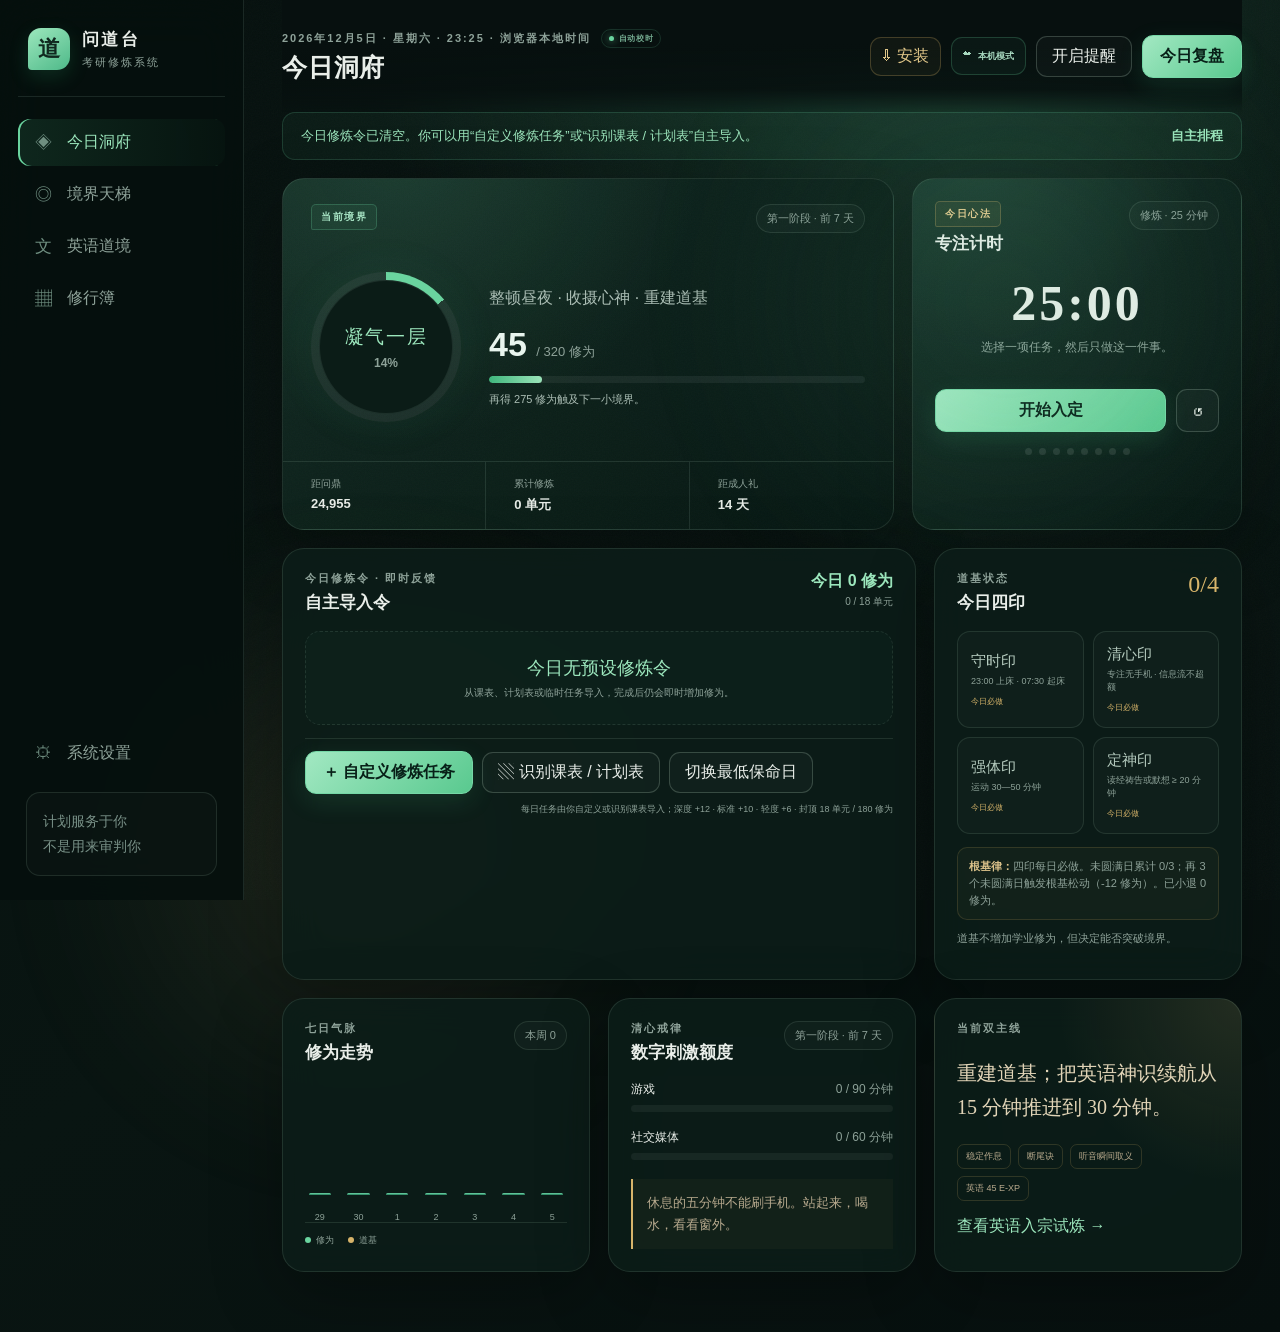
==== commit 2c385294: "Load cultivation completion feedback" ====
--- a/index.html
+++ b/index.html
@@ -334,5 +334,6 @@
   <script src="cloud-sync.js"></script>
   <script src="vendor/tesseract.min.js"></script>
   <script src="app.js"></script>
+  <script src="feedback-overrides.js?v=20260711-feedback-v1"></script>
 </body>
 </html>
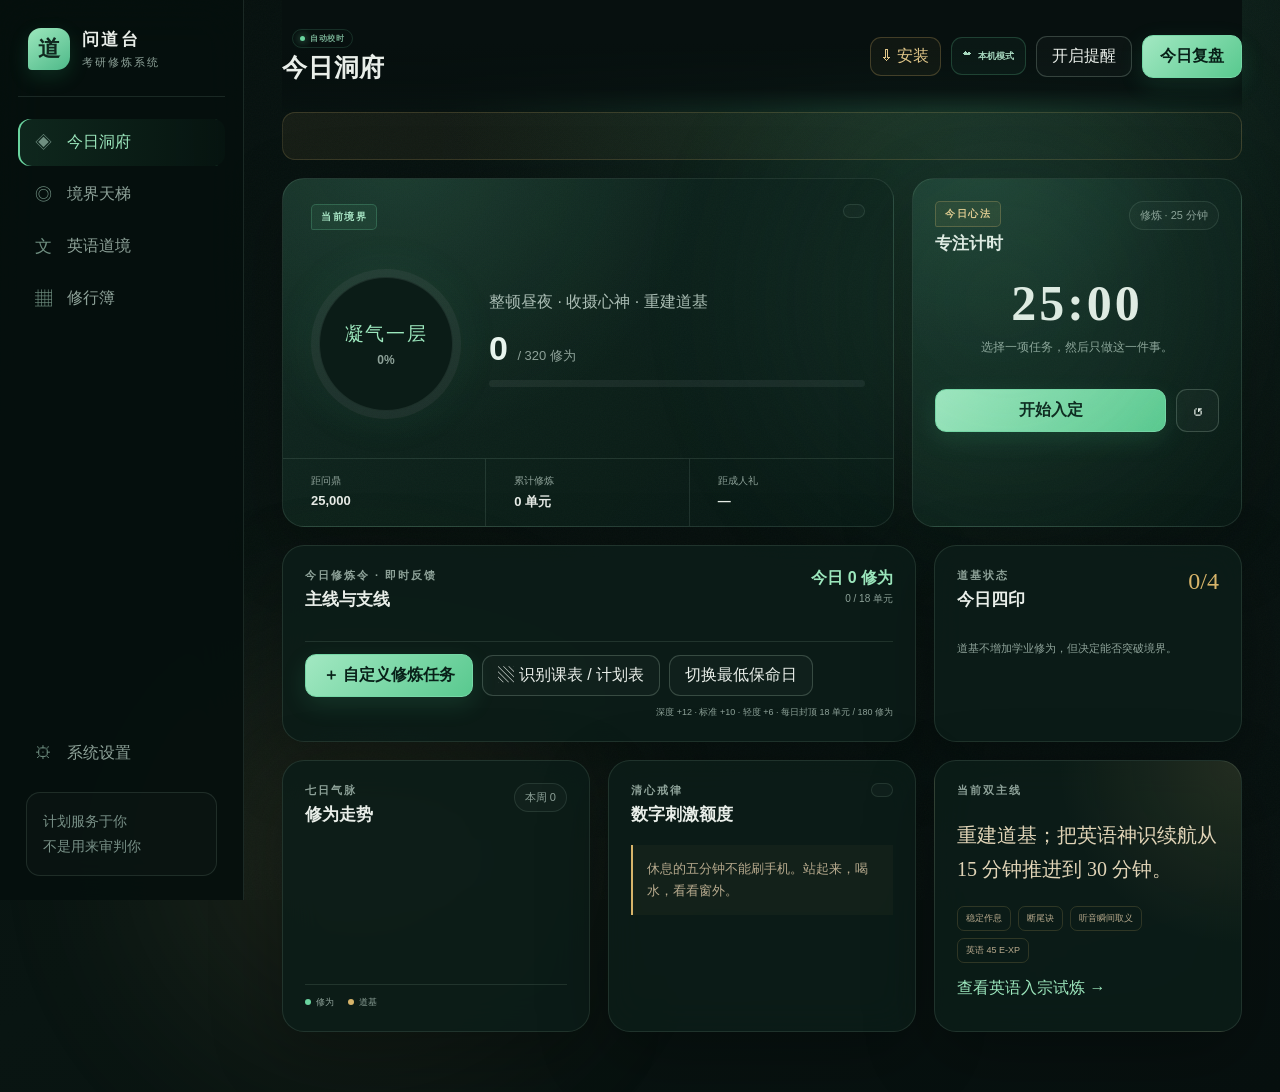
==== commit 62ebd660: "Add cloud conflict resolution panel" ====
--- a/index.html
+++ b/index.html
@@ -326,6 +326,11 @@
         <p id="cloudLastSync" class="muted">等待同步</p>
         <div class="cloud-auth-actions"><button id="cloudSyncNow" type="button" class="primary-btn">立即同步</button><button id="cloudSignOut" type="button" class="ghost-btn">退出账号</button></div>
       </div>
+      <div id="cloudConflict" class="cloud-conflict" hidden>
+        <strong>检测到手机和电脑都有新进度</strong>
+        <p>同步已经安全暂停，没有覆盖任何档案。请选择这次要保留哪一份。</p>
+        <div class="cloud-auth-actions"><button id="cloudUseLocal" type="button" class="primary-btn">保留本机并上传</button><button id="cloudUseRemote" type="button" class="ghost-btn">载入云端档案</button></div>
+      </div>
       <p id="cloudDialogStatus" class="checkin-preview">本地优先：断网时照常使用，联网后自动同步。</p>
     </form>
   </dialog>
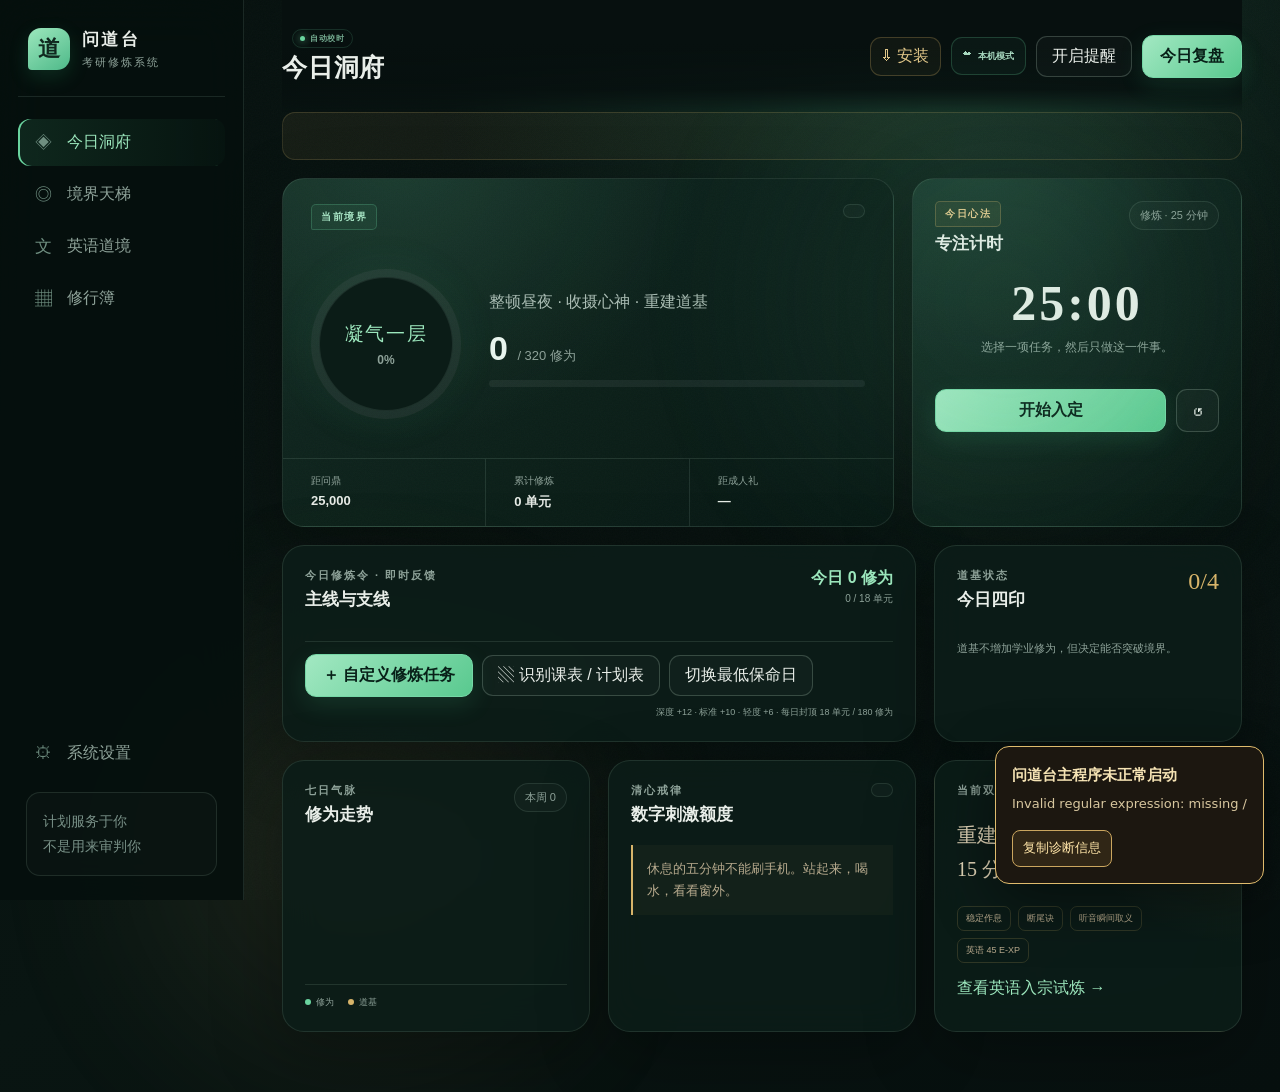
==== commit 8dc45c7a: "Load v19 startup guard" ====
--- a/index.html
+++ b/index.html
@@ -10,7 +10,7 @@
   <link rel="manifest" href="manifest.webmanifest" />
   <link rel="icon" href="icons/icon.svg" type="image/svg+xml" />
   <link rel="apple-touch-icon" href="icons/icon-192.png" />
-  <link rel="stylesheet" href="styles.css" />
+  <link rel="stylesheet" href="styles.css?v=20260711-v19" />
 </head>
 <body>
   <div class="ambient ambient-one"></div>
@@ -335,10 +335,11 @@
     </form>
   </dialog>
 
+  <script src="boot-guard.js?v=20260711-v19"></script>
   <script src="cloud-config.js"></script>
-  <script src="cloud-sync.js"></script>
+  <script src="cloud-sync.js?v=20260711-v19"></script>
   <script src="vendor/tesseract.min.js"></script>
-  <script src="app.js"></script>
+  <script src="app.js?v=20260711-v19"></script>
   <script src="feedback-overrides.js?v=20260711-feedback-v1"></script>
 </body>
 </html>
--- a/styles.css
+++ b/styles.css
@@ -87,6 +87,7 @@
 .cloud-status-btn,.install-app-btn { min-height:38px;display:inline-flex;align-items:center;gap:7px;border:1px solid rgba(106,212,159,.22);border-radius:11px;background:rgba(106,212,159,.045);color:#a8d9c0;padding:8px 11px;cursor:pointer; }.cloud-status-btn b { font-size:9px;white-space:nowrap; }.cloud-status-btn.synced { color:var(--jade-bright);border-color:rgba(106,212,159,.4); }.cloud-status-btn.syncing span { animation:cloudPulse 1s infinite alternate; }.install-app-btn { color:#e1c789;border-color:rgba(215,180,106,.25);background:rgba(215,180,106,.045); }@keyframes cloudPulse{to{opacity:.35}}
 .cloud-settings-card { display:flex;align-items:center;justify-content:space-between;gap:20px;background:radial-gradient(circle at 100% 0,rgba(106,212,159,.08),transparent 45%),var(--panel); }.cloud-settings-card h3 { margin:6px 0 9px; }.cloud-settings-actions,.cloud-auth-actions { display:flex;align-items:center;gap:9px;flex-wrap:wrap; }.cloud-auth-fields { display:grid;gap:12px;margin:22px 0; }.cloud-auth-fields label { display:grid;gap:6px;color:var(--muted);font-size:10px; }.cloud-auth-fields input { color:var(--text);background:rgba(0,0,0,.16);border:1px solid var(--line-strong);border-radius:10px;padding:11px; }.cloud-account { margin:22px 0;padding:16px;border:1px solid var(--line);border-radius:13px;background:rgba(106,212,159,.025); }.cloud-account span,.cloud-account strong { display:block; }.cloud-account span { color:var(--muted);font-size:9px; }.cloud-account strong { margin-top:5px;color:var(--jade-bright); }.cloud-unavailable,.privacy-note { margin:18px 0;padding:12px 14px;border:1px solid rgba(215,180,106,.18);border-radius:11px;background:rgba(215,180,106,.045);color:#c9b589;font-size:10px;line-height:1.6; }
 .schedule-import-dialog { width:min(1050px,calc(100vw - 24px)); }.schedule-upload-grid { display:grid;grid-template-columns:minmax(260px,.75fr) minmax(0,1.25fr);gap:14px;margin:18px 0 23px; }.schedule-drop-zone { min-height:280px;display:grid;place-items:center;align-content:center;gap:8px;position:relative;overflow:hidden;border:1px dashed rgba(106,212,159,.32);border-radius:15px;background:rgba(106,212,159,.025);color:var(--jade-bright);cursor:pointer;text-align:center; }.schedule-drop-zone:hover { background:rgba(106,212,159,.055); }.schedule-drop-zone input { position:absolute;opacity:0;pointer-events:none; }.schedule-drop-zone small { max-width:220px;color:var(--muted);font-size:9px;line-height:1.5; }.schedule-drop-zone img { width:100%;height:100%;position:absolute;inset:0;object-fit:contain;background:#08120f; }.ocr-workbench { padding:16px;border:1px solid var(--line);border-radius:15px;background:rgba(0,0,0,.1); }.ocr-workbench label { display:grid;gap:7px;margin-top:15px;color:var(--muted);font-size:9px; }.ocr-workbench textarea { min-height:150px;resize:vertical;color:var(--text);background:rgba(0,0,0,.18);border:1px solid var(--line-strong);border-radius:10px;padding:10px;line-height:1.55; }.ocr-progress { display:flex;align-items:center;justify-content:space-between;margin-bottom:7px;color:var(--muted);font-size:10px; }.ocr-progress strong { color:var(--jade-bright); }.ocr-actions { display:flex;gap:8px;margin-top:11px; }.schedule-candidates-head { display:flex;align-items:flex-start;justify-content:space-between;gap:14px;margin-bottom:12px; }.schedule-candidates-head h3,.schedule-candidates-head p { margin:0; }.schedule-candidates-head p { margin-top:5px;font-size:9px; }.schedule-candidates { max-height:330px;overflow:auto;display:grid;gap:8px;padding-right:3px; }.empty-candidates { padding:28px;text-align:center;border:1px dashed var(--line);border-radius:13px; }.schedule-candidate { display:grid;grid-template-columns:auto minmax(180px,1.6fr) minmax(105px,.55fr) minmax(130px,.7fr) minmax(85px,.45fr);align-items:end;gap:8px;padding:11px;border:1px solid var(--line);border-radius:12px;background:rgba(255,255,255,.014); }.schedule-candidate>input[type="checkbox"] { align-self:center;accent-color:var(--jade); }.schedule-candidate label { display:grid;gap:5px;color:var(--muted);font-size:8px; }.schedule-candidate input:not([type="checkbox"]),.schedule-candidate select { min-width:0;color:var(--text);background:rgba(0,0,0,.17);border:1px solid var(--line);border-radius:8px;padding:8px; }.schedule-candidate select option { color:#dbe8e1;background:#10211c; }
+.cloud-conflict{margin:12px 0;padding:14px;border:1px solid rgba(215,180,106,.36);border-radius:14px;background:linear-gradient(135deg,rgba(215,180,106,.1),rgba(106,212,159,.04));display:grid;gap:9px}.cloud-conflict[hidden]{display:none}.cloud-conflict strong{color:var(--gold);font-size:14px}.cloud-conflict p{margin:0;color:var(--muted);font-size:11px;line-height:1.65}
 .toast { position:fixed;z-index:100;right:28px;bottom:28px;max-width:360px;padding:13px 17px;border:1px solid rgba(106,212,159,.3);border-radius:12px;background:#10271f;color:#c7ead7;box-shadow:var(--shadow);font-size:12px;opacity:0;transform:translateY(12px);pointer-events:none;transition:.25s; }.toast.show { opacity:1;transform:none; }
 .muted{color:var(--muted)}
 @media (max-width:1100px){.sidebar{width:82px}.brand>div:last-child,.nav-item:not(.active){font-size:0}.nav-item{justify-content:center}.nav-item.active{font-size:0}.nav-item span{font-size:18px}.motto{display:none}.main-shell{margin-left:82px;padding:0 22px 50px}.hero-grid{grid-template-columns:1fr}.dashboard-grid{grid-template-columns:repeat(2,1fr)}.limits-card,.main-quest-card{grid-column:auto}.form-grid{grid-template-columns:1fr}.english-trials{grid-template-columns:repeat(2,1fr)}.english-practice-list{grid-template-columns:repeat(3,1fr)}.english-week-plan{grid-template-columns:repeat(4,1fr)}.error-code-grid{grid-template-columns:repeat(4,1fr)}.listening-metrics-form{grid-template-columns:repeat(4,1fr)}.listening-metrics-form label:first-child{grid-column:span 2}}
